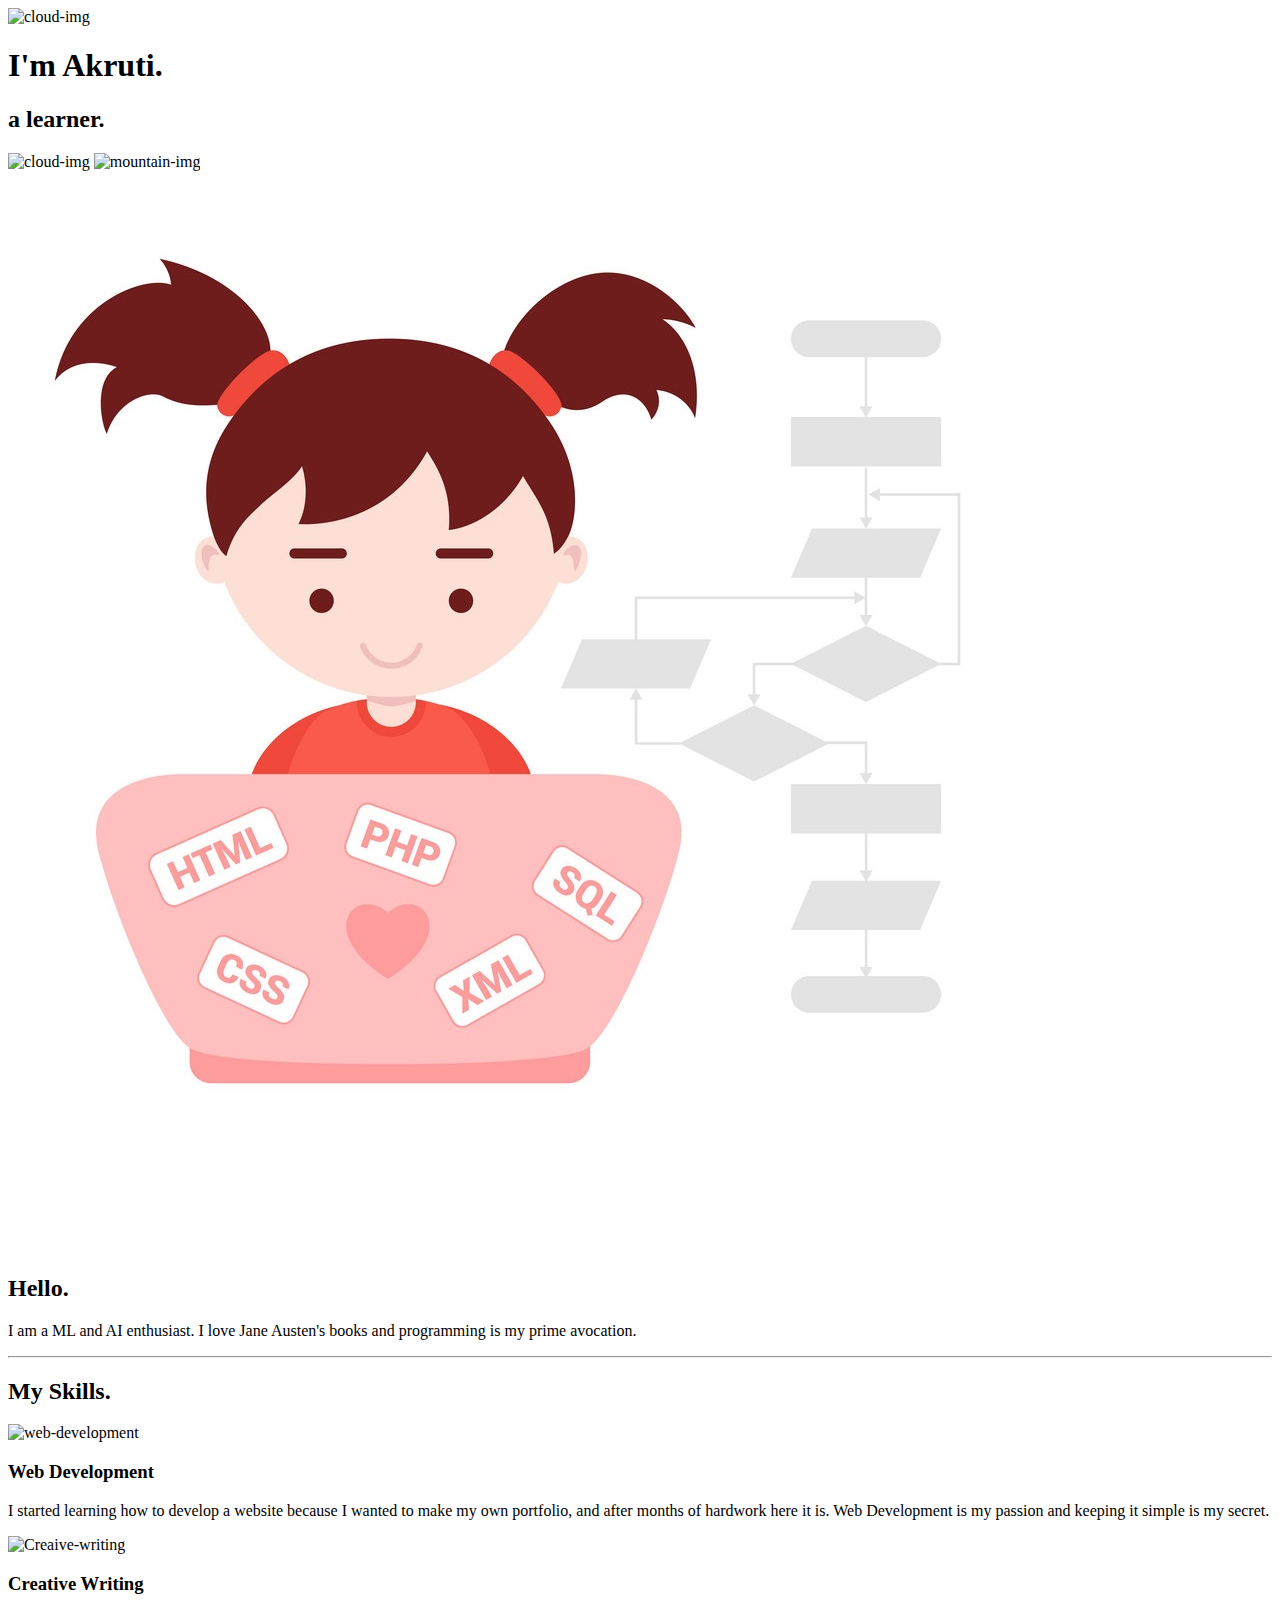
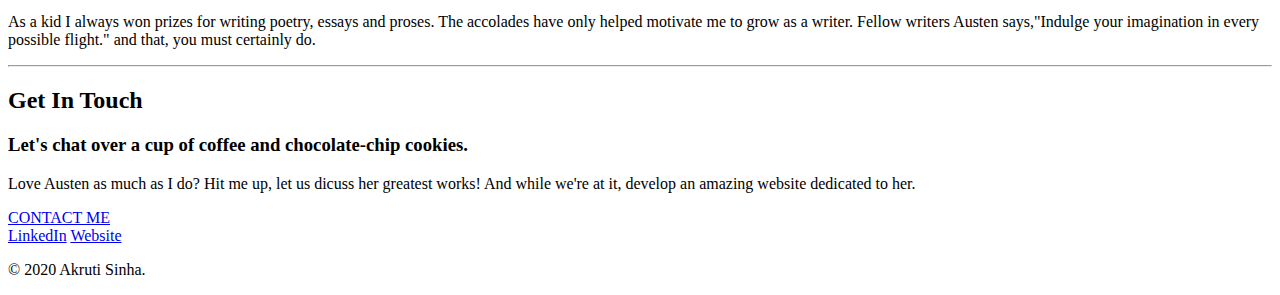
==== index.html @ 227963b5 "Add files via upload" ====
<!DOCTYPE html>
<html lang="en" dir="ltr">
  <head>
    <meta charset="utf-8">
    <title>Akruti Sinha</title>
    <link rel="stylesheet" href="css/styles.css">
    <link rel="icon" href="favicon.ico">
    <link href="https://fonts.googleapis.com/css2?family=Acme&family=Balsamiq+Sans&family=Great+Vibes&family=Piedra&display=swap" rel="stylesheet">
  </head>
  <body>
    <div class="top-container">
      <img class="top-cloud" src="images/cloud.png" alt="cloud-img">
      <h1>I'm Akruti.</h1>
      <h2>a <span class="learn">learn</span>er.</h2>
      <img class="bottom-cloud" src="images/cloud.png" alt="cloud-img">
      <img src="images/mountain.png" alt="mountain-img">

    </div>

    <div class="middle-container">
      <div class="profile">
        <img class="profileimg" src="profile.jpg" alt="Girl-Programming">
        <h2>Hello.</h2>
        <p class="intro">I am a ML and AI enthusiast. I love Jane Austen's books and programming is my prime avocation.</p>
      </div>
      <hr>
      <div class="skills">
        <h2>My Skills.</h2>
        <div class="skill-row">
          <img class="wd" src="https://www.pngfind.com/pngs/m/539-5399083_web-development-website-design-cartoon-hd-png-download.png" alt="web-development">
          <h3>Web Development</h3>
          <p>I started learning how to develop a website because I wanted to make my own portfolio, and after months of hardwork here it is.
          Web Development is my passion and keeping it simple is my secret.</p>
        </div>
        <div class="skill-row">
          <img class="cw" src="https://static01.nyt.com/images/2015/04/12/education/12MFA/412MFA-articleLarge.jpg?quality=75&auto=webp&disable=upscale" alt="Creaive-writing">
          <h3>Creative Writing</h3>
          <p>As a kid I always won prizes for writing poetry, essays and proses. The accolades have only helped motivate me to grow as a writer.
            Fellow writers Austen says,"Indulge your imagination in every possible flight." and that, you must certainly do.</p>
        </div>
      </div>
      <hr>
      <div class="contact-me">
        <h2>Get In Touch</h2>
        <h3>Let's chat over a cup of coffee and chocolate-chip cookies.</h3>
        <p class="contact-me-description">Love Austen as much as I do? Hit me up, let us dicuss her greatest works! And while we're at it, develop an amazing website dedicated to her. </p>
        <a class="btn" href="mailto:akruti.sinha25@gmail.com">CONTACT ME</a>
      </div>
    </div>


    <div class="bottom-container">
      <a class="footer-link" href="https://www.linkedin.com/in/akruti-sinha-10a990194/">LinkedIn</a>
      <a class="footer-link" href="https://www.appbrewery.co/">Website</a>
      <p class="copyright">© 2020 Akruti Sinha.</p>
    </div>

  </body>
</html>
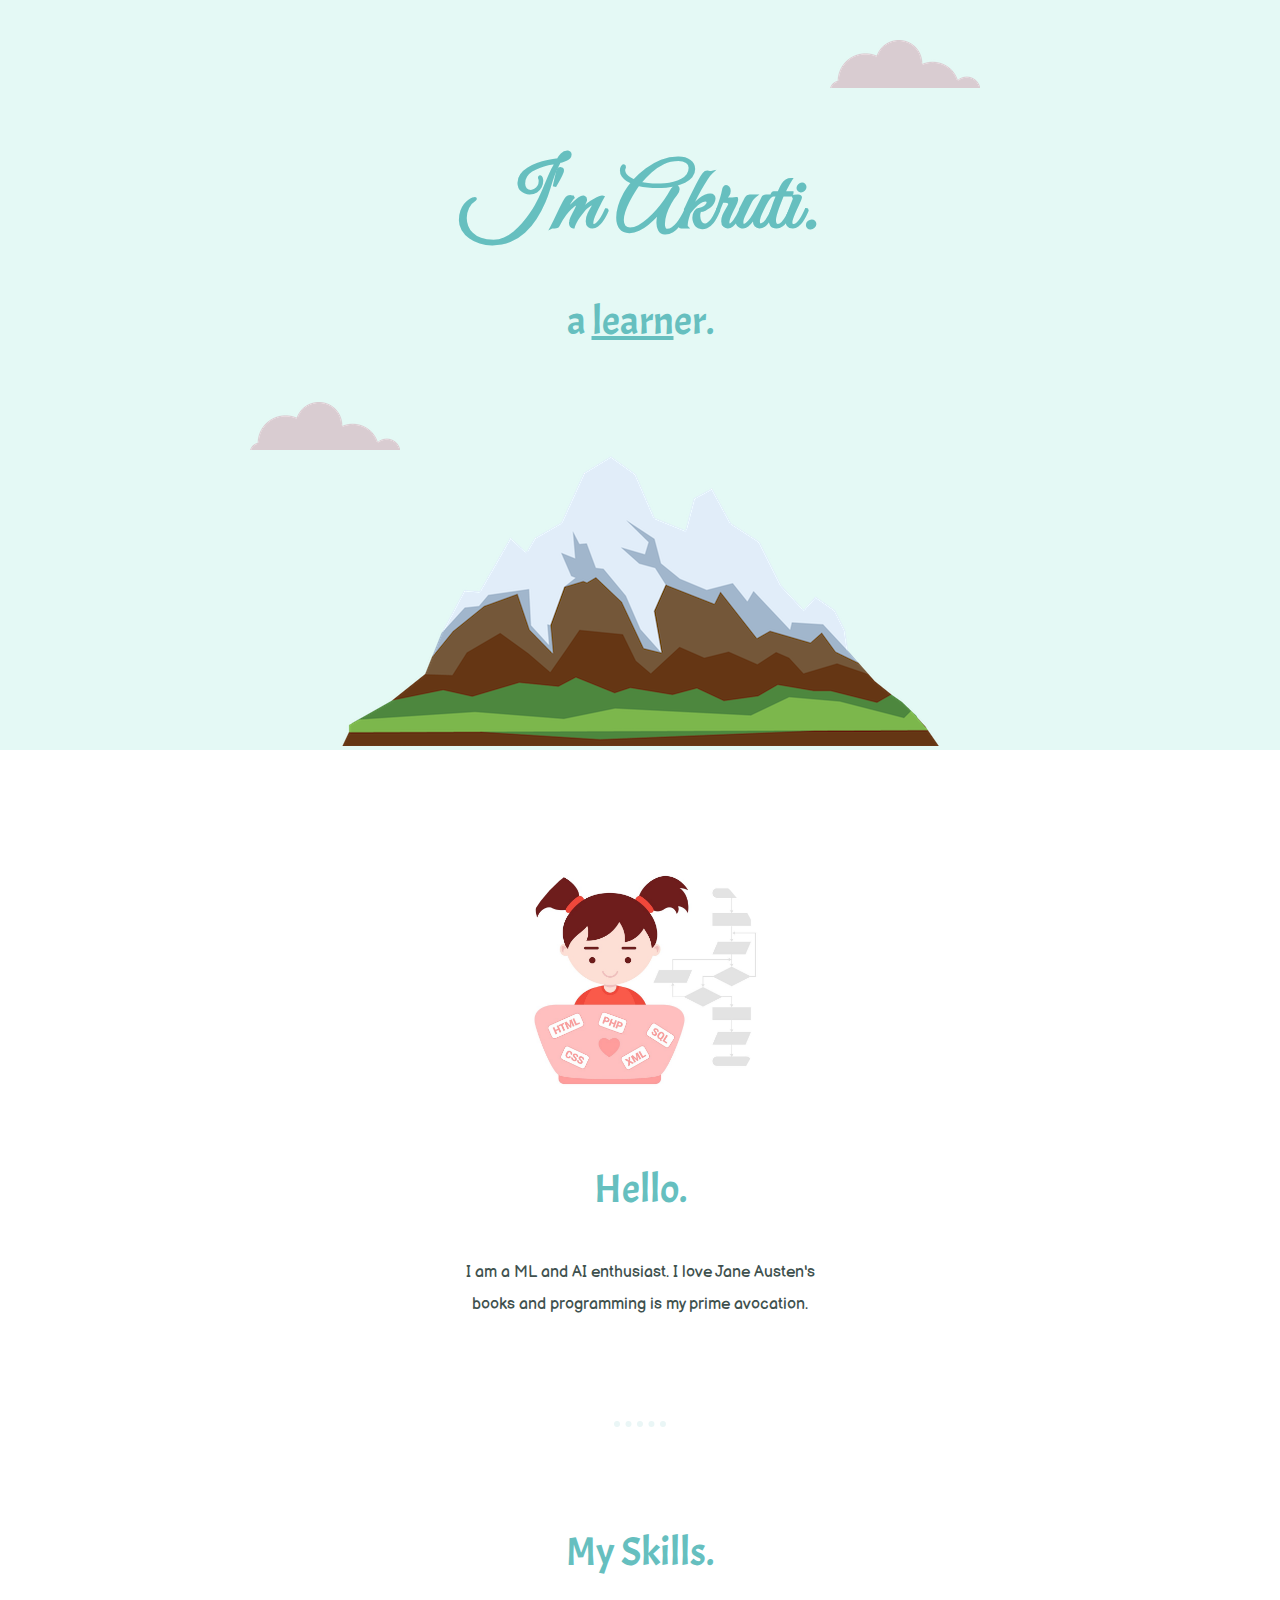
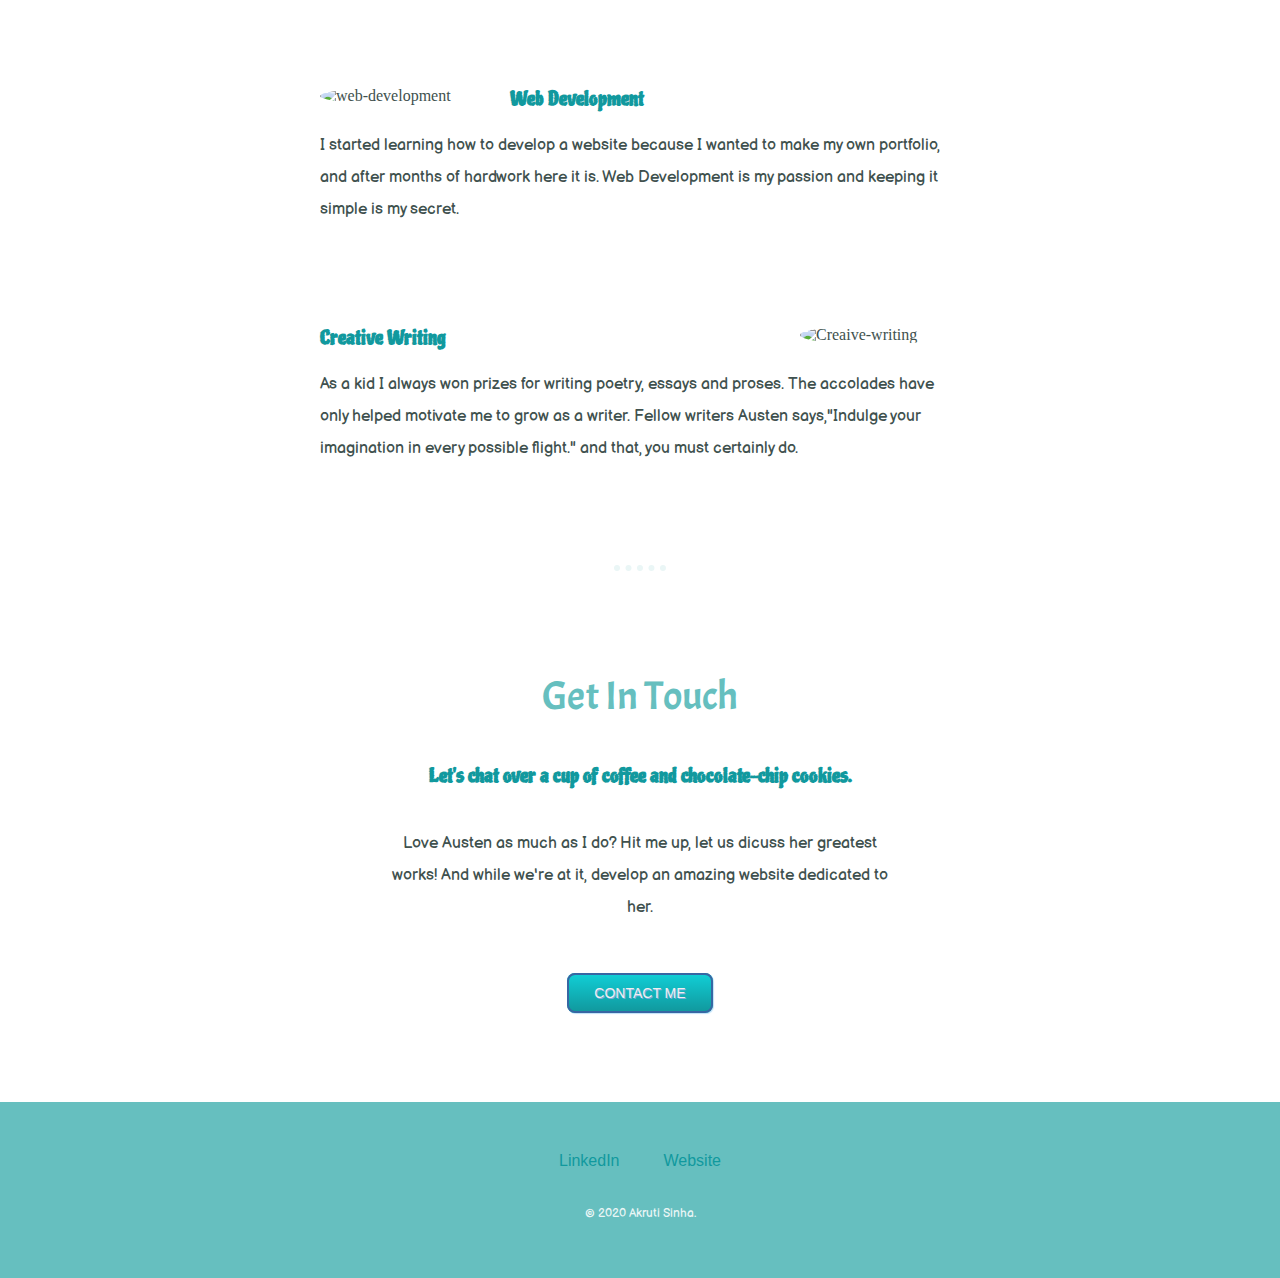
==== commit b6083c29: "Add files via upload" ====
--- a/index.html
+++ b/index.html
@@ -51,7 +51,7 @@
 
     <div class="bottom-container">
       <a class="footer-link" href="https://www.linkedin.com/in/akruti-sinha-10a990194/">LinkedIn</a>
-      <a class="footer-link" href="https://www.appbrewery.co/">Website</a>
+      <a class="footer-link" href="website.html">Website</a>
       <p class="copyright">© 2020 Akruti Sinha.</p>
     </div>
 
--- a/css/styles.css
+++ b/css/styles.css
@@ -0,0 +1,137 @@
+body{
+  margin: 0;
+  text-align: center;
+  color:#40514E;
+
+}
+
+h1{
+  color: #66BFBF;
+  font-size: 562.5%;
+  margin: 50px auto 0 auto;
+  font-family: 'Great Vibes', cursive;
+}
+h2{
+  color: #66BFBF;
+  font-family: 'Acme', sans-serif;
+  font-size: 2.5rem;
+  font-weight: normal;
+  padding-bottom: 10px;
+}
+
+h3{
+  color: #11999E;
+    font-family: 'Piedra', cursive;
+}
+.top-container{
+  background-color: #E4F9F5;
+  position: relative;
+  padding-top:100px;
+}
+.middle-container{
+  margin: 100px 0;
+}
+.bottom-container{
+  background-color: #66BFBF;
+  padding: 50px 0 20px;
+}
+.learn{
+  text-decoration: underline;
+}
+.top-cloud{
+  position: absolute;
+  right:300px;
+  top:40px;
+}
+
+.bottom-cloud{
+  position: absolute;
+  left:250px;
+  bottom: 300px;
+}
+
+.profileimg{
+  border-radius: 50%;
+  width:20%;
+  padding-bottom: 0;
+}
+.intro{
+  width:30%;
+  margin:auto;
+}
+p{
+  font-family: 'Balsamiq Sans', cursive;
+  line-height: 2;
+
+}
+.wd{
+  border-radius: 50%;
+  width:25%;
+  float: left;
+  padding-right: 30px;
+}
+
+.cw{
+  border-radius: 50%;
+  width:25%;
+  float: right;
+  padding-left: 30px;
+}
+.skill-row{
+  width:50%;
+  margin:100px auto 100px auto;
+  text-align: left;
+}
+hr{
+  border-style: none;
+  border-top-style: dotted;
+  border-color: #EAF6F6;
+  width:4%;
+  border-width: 6px;
+  margin: 100px auto;
+}
+
+.contact-me-description{
+  width:40%;
+  margin:40px auto 60px;
+}
+
+.btn {
+  font-family: sans-serif;
+  color: #F0F0F0 ;
+  font-size: 14px;
+  text-shadow: 1px 1px 0px #7CACDE;
+  box-shadow: 1px 1px 1px #BEE2F9;
+  padding: 10px 25px;
+  -moz-border-radius: 8px;
+  -webkit-border-radius: 8px;
+  border-radius: 8px;
+  border: 2px solid #3866A3;
+  background: #63B8EE;
+  background: linear-gradient(top,  #11CDD4,  #11999E);
+  background: -ms-linear-gradient(top,  #11CDD4,  #11999E);
+  background: -webkit-gradient(linear, left top, left bottom, from(#11CDD4), to(#11999E));
+  background: -moz-linear-gradient(top,  #11CDD4,  #11999E);
+}
+.btn:hover {
+  color: #FFFFFF !important;
+  background: #468CCF;
+  background: linear-gradient(top,  #30E3CB,  #2BC4AD);
+  background: -ms-linear-gradient(top,  #30E3CB,  #2BC4AD);
+  background: -webkit-gradient(linear, left top, left bottom, from(#30E3CB), to(#2BC4AD));
+  background: -moz-linear-gradient(top,  #30E3CB,  #2BC4AD);
+}
+a{
+  color: #11999E;
+  font-family: sans-serif;
+  margin: 10px 20px;
+  text-decoration: none;
+}
+a:hover{
+  color:#EAF6F6;
+}
+.copyright{
+  font-size: 0.75rem;
+  color: #EAF6F6;
+  padding: 20px 0;
+}
